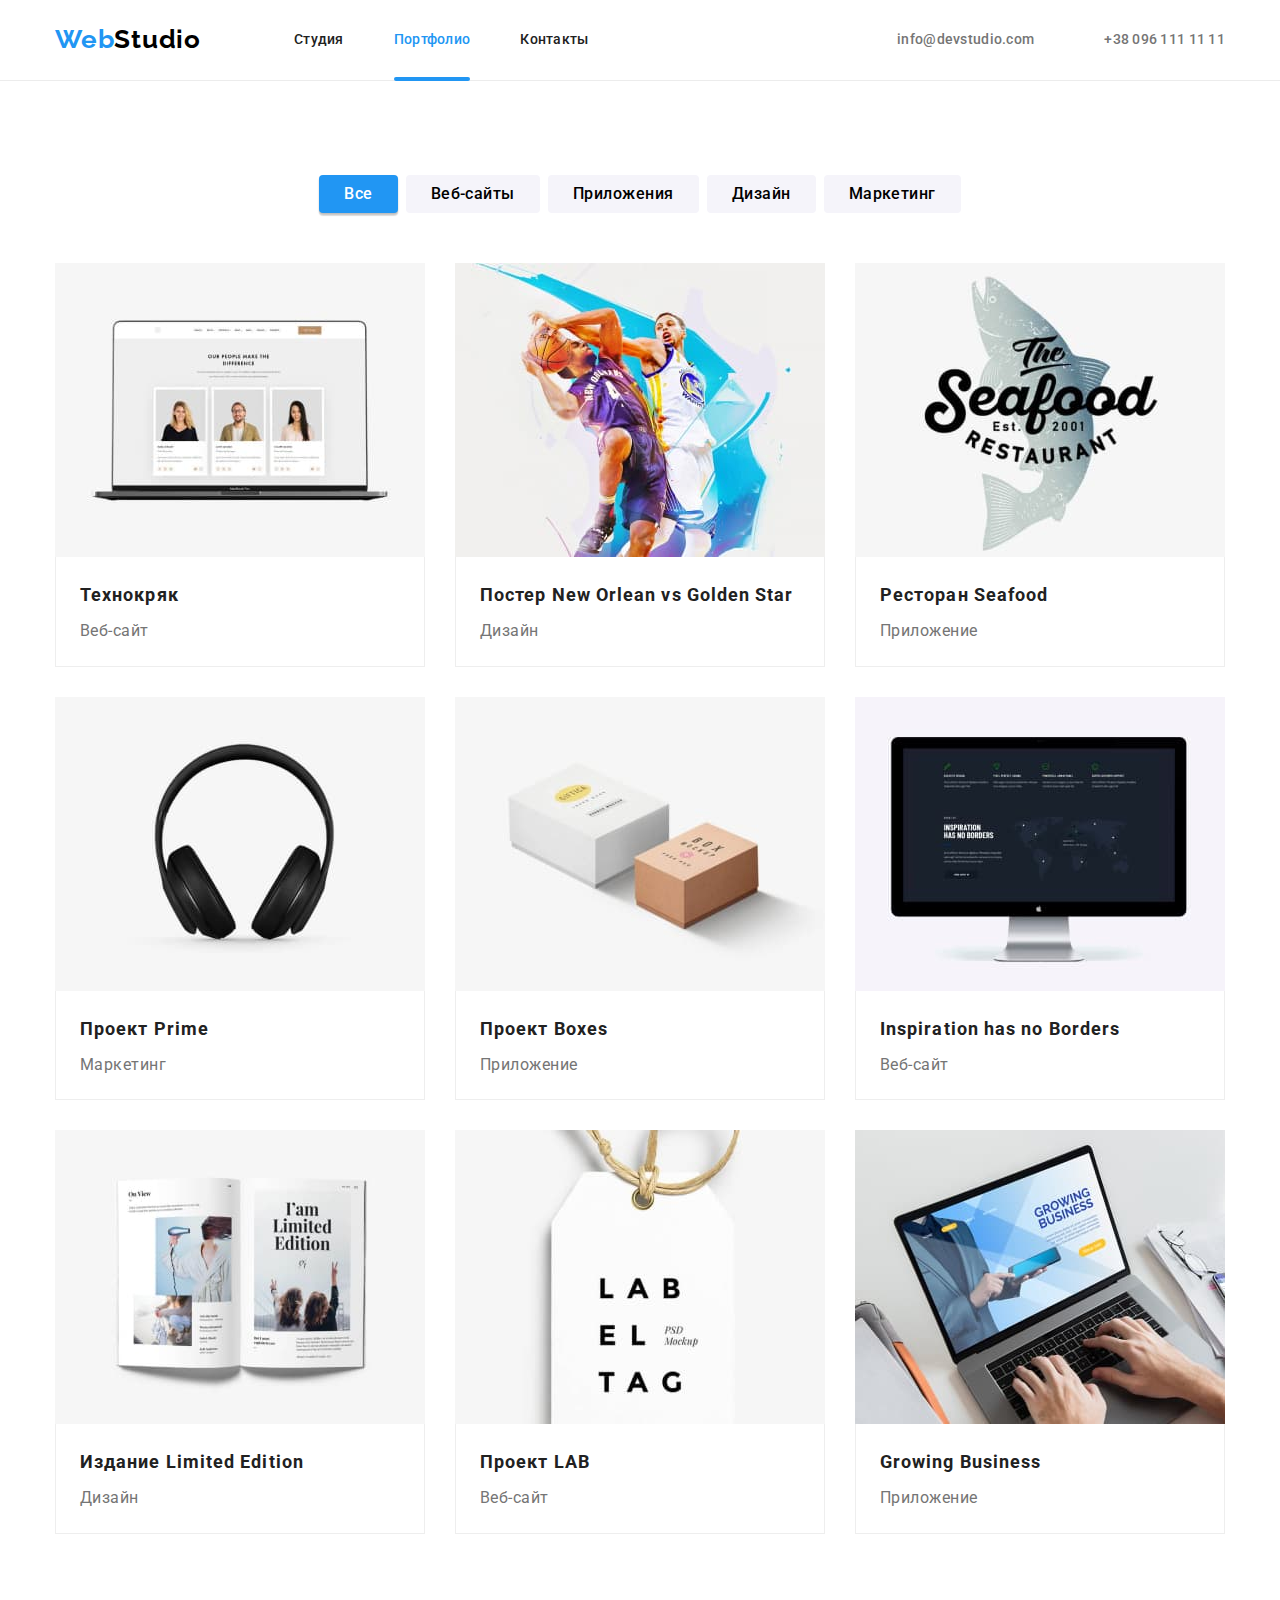
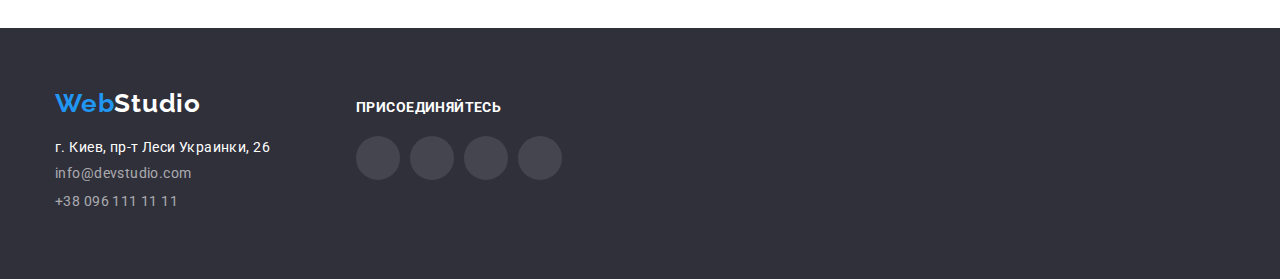
==== portfolio.html @ 8fb22352 "test" ====
<!DOCTYPE html>
<html lang="ru">
  <head>
    <meta charset="UTF-8" />
    <meta http-equiv="X-UA-Compatible" content="IE=edge" />
    <meta name="viewport" content="width=device-width, initial-scale=1.0" />
    <title>Document</title>
    <link rel="preconnect" href="https://fonts.googleapis.com" />
    <link rel="preconnect" href="https://fonts.gstatic.com" crossorigin />
    <link
      href="https://fonts.googleapis.com/css2?family=Raleway:wght@700&family=Roboto:wght@400;500;700;900&display=swap"
      rel="stylesheet"
    />
    <link
      rel="stylesheet"
      href="https://cdnjs.cloudflare.com/ajax/libs/modern-normalize/1.1.0/modern-normalize.min.css"
    />
    <link rel="stylesheet" href="./css/style.css" />
  </head>
  <body>
    <!-- Хедер -->
    <header class="page-header">
      <div class="container header">
        <nav class="header-nav">
          <a href="./index.html" class="header-logo"> Web<span class="logo-black">Studio</span> </a>
          <ul class="header-list">
            <li class="header-item"><a href="./index.html" class="header-link">Студия</a></li>
            <li class="header-item">
              <a href="./portfolio.html" class="header-link current-page">Портфолио</a>
            </li>
            <li class="header-item"><a href="" class="header-link">Контакты</a></li>
          </ul>
        </nav>

        <ul class="contact-list">
          <li class="contact-item">
            <a href="mailto:info@devstudio.com" class="contact-link mail">
              <svg class="contact-icon" width="16" height="12">
                <use href="./svg/sprite-ws.svg#icon-header-envelope"></use>
              </svg>
              info@devstudio.com</a
            >
          </li>
          <li class="contact-item">
            <a href="tel:+380961111111" class="contact-link">
              <svg class="contact-icon" width="10" height="16">
                <use href="./svg/sprite-ws.svg#icon-header-smartphone"></use>
              </svg>

              +38 096 111 11 11
            </a>
          </li>
        </ul>
      </div>
    </header>

    <!-- Основной блок -->
    <main>
      <section class="example-section">
        <div class="container">
          <h1 hidden>Портфолио</h1>
          <!-- filter -->
          <ul class="btn-list">
            <li class="btn-item">
              <button class="button btn-text current-button">Все</button>
            </li>
            <li class="btn-item">
              <button class="button btn-text">Веб-сайты</button>
            </li>
            <li class="btn-item">
              <button class="button btn-text">Приложения</button>
            </li>
            <li class="btn-item">
              <button class="button btn-text">Дизайн</button>
            </li>
            <li class="btn-item">
              <button class="button btn-text">Маркетинг</button>
            </li>
          </ul>

          <!-- category -->
          <ul class="example-list">
            <li class="example-item">
              <a href="" class="example-link">
                <div class="example-overlay">
                  <img
                    src="./images/portfolio-01-techno.jpeg"
                    alt="ноутбук с открытым сайтом"
                    width="370"
                    class="example-img"
                  />
                  <p class="example-overlay-txt">
                    Ресурс предлагает комплексные предложения с разным уровнем функционала и
                    сервисов. Все это позволит посетителю получить исчерпывающие сведения o компании
                    или частном лице.
                  </p>
                </div>
                <div class="example-wrapper">
                  <h2 class="example-title">Технокряк</h2>
                  <p class="example-text">Веб-сайт</p>
                </div>
              </a>
            </li>
            <li class="example-item">
              <a href="" class="example-link">
                <div class="example-overlay">
                  <img
                    src="./images/portfolio-02-poster.jpeg"
                    alt="ноутбук с открытым сайтом"
                    width="370"
                    class="example-img"
                  />
                  <p class="example-overlay-txt">
                    Ресурс предлагает комплексные предложения с разным уровнем функционала и
                    сервисов. Все это позволит посетителю получить исчерпывающие сведения o компании
                    или частном лице.
                  </p>
                </div>
                <div class="example-wrapper">
                  <h2 class="example-title">
                    Постер <span lang="en">New Orlean vs Golden Star</span>
                  </h2>
                  <p class="example-text">Дизайн</p>
                </div>
              </a>
            </li>
            <li class="example-item">
              <a href="" class="example-link">
                <div class="example-overlay">
                  <img
                    src="./images/portfolio-03-seafood.jpeg"
                    alt="ноутбук с открытым сайтом"
                    width="370"
                    class="example-img"
                  />
                  <p class="example-overlay-txt">
                    Ресурс предлагает комплексные предложения с разным уровнем функционала и
                    сервисов. Все это позволит посетителю получить исчерпывающие сведения o компании
                    или частном лице.
                  </p>
                </div>
                <div class="example-wrapper">
                  <h2 class="example-title">Ресторан <span lang="en">Seafood</span></h2>
                  <p class="example-text">Приложение</p>
                </div>
              </a>
            </li>
            <li class="example-item">
              <a href="" class="example-link">
                <div class="example-overlay">
                  <img
                    src="./images/portfolio-04-prime.jpeg"
                    alt="ноутбук с открытым сайтом"
                    width="370"
                    class="example-img"
                  />
                  <p class="example-overlay-txt">
                    Ресурс предлагает комплексные предложения с разным уровнем функционала и
                    сервисов. Все это позволит посетителю получить исчерпывающие сведения o компании
                    или частном лице.
                  </p>
                </div>
                <div class="example-wrapper">
                  <h2 class="example-title">Проект <span lang="en">Prime</span></h2>
                  <p class="example-text">Маркетинг</p>
                </div>
              </a>
            </li>
            <li class="example-item">
              <a href="" class="example-link">
                <div class="example-overlay">
                  <img
                    src="./images/portfolio-05-boxes.jpeg"
                    alt="ноутбук с открытым сайтом"
                    width="370"
                    class="example-img"
                  />
                  <p class="example-overlay-txt">
                    Ресурс предлагает комплексные предложения с разным уровнем функционала и
                    сервисов. Все это позволит посетителю получить исчерпывающие сведения o компании
                    или частном лице.
                  </p>
                </div>
                <div class="example-wrapper">
                  <h2 class="example-title">Проект <span lang="en">Boxes</span></h2>
                  <p class="example-text">Приложение</p>
                </div>
              </a>
            </li>
            <li class="example-item">
              <a href="" class="example-link">
                <div class="example-overlay">
                  <img
                    src="./images/portfolio-06-borders.jpeg"
                    alt="ноутбук с открытым сайтом"
                    width="370"
                    class="example-img"
                  />
                  <p class="example-overlay-txt">
                    Ресурс предлагает комплексные предложения с разным уровнем функционала и
                    сервисов. Все это позволит посетителю получить исчерпывающие сведения o компании
                    или частном лице.
                  </p>
                </div>
                <div class="example-wrapper">
                  <h2 class="example-title"><span lang="en">Inspiration has no Borders</span></h2>
                  <p class="example-text">Веб-сайт</p>
                </div>
              </a>
            </li>
            <li class="example-item">
              <a href="" class="example-link">
                <div class="example-overlay">
                  <img
                    src="./images/portfolio-07-limited.jpeg"
                    alt="ноутбук с открытым сайтом"
                    width="370"
                    class="example-img"
                  />
                  <p class="example-overlay-txt">
                    Ресурс предлагает комплексные предложения с разным уровнем функционала и
                    сервисов. Все это позволит посетителю получить исчерпывающие сведения o компании
                    или частном лице.
                  </p>
                </div>
                <div class="example-wrapper">
                  <h2 class="example-title">Издание <span lang="en">Limited Edition</span></h2>
                  <p class="example-text">Дизайн</p>
                </div>
              </a>
            </li>
            <li class="example-item">
              <a href="" class="example-link">
                <div class="example-overlay">
                  <img
                    src="./images/portfolio-08-lab.jpeg"
                    alt="ноутбук с открытым сайтом"
                    width="370"
                    class="example-img"
                  />
                  <p class="example-overlay-txt">
                    Ресурс предлагает комплексные предложения с разным уровнем функционала и
                    сервисов. Все это позволит посетителю получить исчерпывающие сведения o компании
                    или частном лице.
                  </p>
                </div>
                <div class="example-wrapper">
                  <h2 class="example-title">Проект <span lang="en">LAB</span></h2>
                  <p class="example-text">Веб-сайт</p>
                </div>
              </a>
            </li>
            <li class="example-item">
              <a href="" class="example-link">
                <div class="example-overlay">
                  <img
                    src="./images/portfolio-09-growing.jpeg"
                    alt="ноутбук с открытым сайтом"
                    width="370"
                    class="example-img"
                  />
                  <p class="example-overlay-txt">
                    Ресурс предлагает комплексные предложения с разным уровнем функционала и
                    сервисов. Все это позволит посетителю получить исчерпывающие сведения o компании
                    или частном лице.
                  </p>
                </div>
                <div class="example-wrapper">
                  <h2 class="example-title"><span lang="en">Growing Business</span></h2>
                  <p class="example-text">Приложение</p>
                </div>
              </a>
            </li>
          </ul>
        </div>
      </section>
    </main>

    <!-- Футер -->
    <footer class="footer">
      <div class="container footer-container">
        <div class="footer-contacts">
          <a href="" class="footer-logo">Web<span class="logo-white">Studio</span></a>
          <address class="footer-addres">г. Киев, пр-т Леси Украинки, 26</address>
          <ul class="footer-list">
            <li class="footer-item">
              <a href="mailto:info@devstudio.com" class="footer-link">info@devstudio.com</a>
            </li>
            <li class="footer-item">
              <a href="tel:+380961111111" class="footer-link">+38 096 111 11 11</a>
            </li>
          </ul>
        </div>
        <div class="footer-social">
          <p class="footer-txt">Присоединяйтесь</p>
          <ul class="footer-social-list">
            <li class="footer-social-item">
              <a href="" class="footer-social-link">
                <svg class="footer-social-icon" width="20" height="20">
                  <use href="./svg/sprite-ws.svg#icon-instagram"></use>
                </svg>
              </a>
            </li>

            <li class="footer-social-item">
              <a href="" class="footer-social-link">
                <svg class="footer-social-icon" width="20" height="20">
                  <use href="./svg/sprite-ws.svg#icon-twitter"></use>
                </svg>
              </a>
            </li>
            <li class="footer-social-item">
              <a href="" class="footer-social-link">
                <svg class="footer-social-icon" width="20" height="20">
                  <use href="./svg/sprite-ws.svg#icon-facebook"></use>
                </svg>
              </a>
            </li>
            <li class="footer-social-item">
              <a href="" class="footer-social-link">
                <svg class="footer-social-icon" width="20" height="20">
                  <use href="./svg/sprite-ws.svg#icon-linkedin"></use>
                </svg>
              </a>
            </li>
          </ul>
        </div>
      </div>
    </footer>
  </body>
</html>
---- css/style.css ----
:root {
  --primary-text-color: #757575;
  --title-text-color: #212121;
  --accent-color: #2196f3;
  --icon-color: #afb1b8;
  --secondary-bg-color: #f5f4fa;
}

body {
  background-color: #fff;
  color: #757575;
  font-family: roboto, sans-serif;
}

h1,
h2,
h3,
p,
ul {
  padding: 0;
  margin: 0;
}

img {
  display: block;
}

ul {
  list-style: none;
}

a {
  text-decoration: none;
}

.container {
  width: 1200px;
  padding-left: 15px;
  padding-right: 15px;
  margin-left: auto;
  margin-right: auto;
}

.container.header {
  display: flex;
  align-items: center;
}

.section {
  padding: 94px 0;
}

/* Хедер */
/* Хедер. Лого */

.page-header {
  border-bottom: solid #ececec 1px;
}

.header-nav {
  display: flex;
}

.header-logo {
  display: block;
  padding-top: 24px;
  padding-bottom: 25px;
  margin-right: 93px;

  color: var(--accent-color);
  font-family: Raleway, sans-serif;
  font-weight: 700;
  font-size: 26px;
  line-height: 1.2;
  letter-spacing: 0.03em;
}

.logo-black {
  color: black;
}

/* Хедер. Навигация */

.header-list {
  display: flex;
}

.header-item:not(:last-child) {
  margin-right: 50px;
}

.header-link.current-page {
  position: relative;

  color: var(--accent-color);
  font-weight: 500;
  font-size: 14px;
  line-height: 1.14;
  letter-spacing: 0.02em;
}

.current-page::after {
  content: '';

  position: absolute;
  display: block;
  bottom: -1px;

  background-color: var(--accent-color);
  width: 100%;
  height: 4px;
  border-radius: 5px;
}

.header-link {
  display: block;
  padding-top: 32px;
  padding-bottom: 32px;

  color: var(--title-text-color);
  font-weight: 500;
  font-size: 14px;
  line-height: 1.14;
  letter-spacing: 0.02em;

  transition: color 250ms cubic-bezier(0.4, 0, 0.2, 1);
}

.header-link:hover,
.header-link:focus {
  color: var(--accent-color);
}

.contact-list {
  display: flex;
  margin-left: auto;
}

.contact-item:not(:last-child) {
  margin-right: 50px;
}

.contact-link {
  display: flex;
  align-items: center;
  justify-content: center;
  padding-top: 32px;
  padding-bottom: 32px;

  color: var(--primary-text-color);
  font-weight: 500;
  font-size: 14px;
  line-height: 1.14;
  letter-spacing: 0.02em;

  transition: color 250ms cubic-bezier(0.4, 0, 0.2, 1);
}

.contact-icon {
  margin-right: 10px;
  fill: currentColor;
}

.contact-link:hover,
.contact-link:focus {
  color: var(--accent-color);
}

/* Герой */

.hero-section {
  padding: 200px 0px;
  text-align: center;
}

.hero-section.overlay {
  height: 600px;
  max-width: 1600px;
  margin-left: auto;
  margin-right: auto;

  background-image: linear-gradient(rgba(47, 48, 58, 0.4), rgba(47, 48, 58, 0.4)),
    url('../images/hero-bg.jpeg');
  background-color: #2f303a;
  background-repeat: no-repeat;
  background-size: cover;
  background-position: center;
}

.hero-title {
  margin-bottom: 30px;
  margin-left: auto;
  margin-right: auto;
  max-width: 695px;

  color: #fff;
  font-weight: 900;
  font-size: 44px;
  line-height: 1.3;
  text-align: center;
  letter-spacing: 0.06em;
  text-transform: uppercase;
}

.hero-button {
  display: inline-block;
  border-radius: 4px;
  padding: 10px 32px;
  min-width: 200px;
  border: none;

  cursor: pointer;
  background-color: var(--accent-color);

  color: #fff;
  font-weight: 700;
  font-size: 16px;
  line-height: 1.8;
  text-align: center;

  transition: background-color 250ms cubic-bezier(0.4, 0, 0.2, 1);
}

.hero-button:hover,
.hero-button:focus {
  background-color: #188ce8;
}

/* Основной блок */
/* Преимущества */

.advantage-section {
  padding-bottom: 0;
}

.advantage-list {
  display: flex;
}

.advantage-item:not(:last-child) {
  margin-right: 30px;
}

.advantage-wrap-icon {
  display: flex;
  align-items: center;
  justify-content: center;
  margin-bottom: 30px;

  width: 270px;
  height: 120px;
  border-radius: 4px;

  background-color: var(--secondary-bg-color);
}

.advantage-subtitle {
  margin-bottom: 10px;

  color: var(--title-text-color);
  font-weight: 700;
  font-size: 14px;
  line-height: 1.14;
  letter-spacing: 0.03em;
  text-transform: uppercase;
}

.advantage-text {
  max-width: 270px;
  font-size: 14px;
  line-height: 1.7;
  letter-spacing: 0.03em;
}

/* Чем мы занимаемся */

.work-title {
  margin-bottom: 50px;

  color: var(--title-text-color);
  font-weight: 700;
  font-size: 36px;
  line-height: 1.16;
  letter-spacing: 0.03em;
  text-align: center;
}

.work-list {
  display: flex;
}

.work-item:not(:last-child) {
  margin-right: 30px;
}

.work-wrap {
  position: relative;
}

.work-txt {
  position: absolute;
  bottom: 0;
  margin: 0;
  width: 100%;
  padding: 27px 82px;

  color: #fff;
  font-family: 'Roboto';
  font-weight: 700;
  font-size: 14px;
  line-height: 1.14;
  text-align: center;
  letter-spacing: 0.03em;
  text-transform: uppercase;

  background: rgba(47, 48, 58, 0.8);
}

/* Наша команда */

.team-section {
  background-color: var(--secondary-bg-color);
}

.team-title {
  margin-bottom: 50px;

  color: var(--title-text-color);
  font-weight: 700;
  font-size: 36px;
  line-height: 1.16;
  letter-spacing: 0.03em;
  text-align: center;
}

.team-list {
  display: flex;
}

.team-item {
  border-radius: 0px 0px 4px 4px;
  background-color: #fff;
  box-shadow: 0px 1px 3px rgba(0, 0, 0, 0.12), 0px 1px 1px rgba(0, 0, 0, 0.14),
    0px 2px 1px rgba(0, 0, 0, 0.2);
}

.team-item:not(:last-child) {
  margin-right: 30px;
}

.team-wrapper {
  padding: 30px 10px;
}

.team-subtitle {
  margin-bottom: 10px;

  color: var(--title-text-color);
  font-weight: 500;
  font-size: 16px;
  line-height: 1.18;
  letter-spacing: 0.03em;
  text-align: center;
}

.team-text {
  margin-bottom: 16px;

  font-weight: 500;
  font-size: 16px;
  line-height: 1.18;
  letter-spacing: 0.03em;
  text-align: center;
}

.team-social-list {
  display: flex;
  align-items: center;
  justify-content: center;
  margin: auto;
}

.team-social-item {
  margin-left: 10px;

  width: 44px;
  height: 44px;
}

.team-social-item:first-child {
  margin-left: 0;
}

.team-social-link {
  display: flex;
  align-items: center;
  justify-content: center;

  width: 44px;
  height: 44px;
  border-radius: 50px;

  transition: background-color 250ms cubic-bezier(0.4, 0, 0.2, 1);
}

.team-social-icon {
  fill: var(--icon-color);

  transition: fill 250ms cubic-bezier(0.4, 0, 0.2, 1);
}

.team-social-link:hover,
.team-social-link:focus {
  background-color: var(--accent-color);
}

.team-social-link:hover .team-social-icon,
.team-social-link:focus .team-social-icon {
  fill: #fff;
}

/* Клиенты */

.client-title {
  margin-bottom: 50px;

  color: var(--title-text-color);
  font-weight: 700;
  font-size: 36px;
  line-height: 1.16;
  letter-spacing: 0.03em;
  text-align: center;
}

.client-list {
  display: flex;
  align-items: center;
  justify-content: center;
  margin: -15px;
}

.client-item {
  margin: 15px;
}

.client-link {
  display: flex;
  align-items: center;
  justify-content: center;

  width: 170px;
  height: 92px;
  border: 1px solid var(--icon-color);
  border-radius: 4px;

  transition: border 250ms cubic-bezier(0.4, 0, 0.2, 1);
}

.client-icon {
  fill: var(--icon-color);

  transition: fill 250ms cubic-bezier(0.4, 0, 0.2, 1);
}

.client-link:hover,
.client-link:focus {
  border: 1px solid var(--accent-color);
}

.client-link:hover .client-icon,
.client-link:focus .client-icon {
  fill: var(--accent-color);
}

/* Футер */

.footer {
  display: flex;
  padding: 60px 0px;

  background-color: #2f303a;
}

.footer-container {
  display: flex;
  align-items: baseline;
}

.footer-logo {
  display: inline-block;
  margin-bottom: 20px;

  color: var(--accent-color);
  font-family: Raleway, sans-serif;
  font-weight: 700;
  font-size: 26px;
  line-height: 1.19;
  letter-spacing: 0.03em;
}

.logo-white {
  color: #fff;
}

.footer-addres {
  margin-bottom: 9px;
  width: 231px;

  color: #fff;
  font-style: normal;
  font-size: 14px;
  line-height: 1.17;
  letter-spacing: 0.03em;
}

.footer-item {
  margin-bottom: 9px;
}

.footer-link {
  color: rgba(255, 255, 255, 0.6);
  font-size: 14px;
  line-height: 1.17;
  letter-spacing: 0.03em;

  transition: color 250ms cubic-bezier(0.4, 0, 0.2, 1);
}

.footer-link:hover,
.footer-link:focus {
  color: var(--accent-color);
}

/* Футер. Соцсети */

.footer-social {
  margin-left: 70px;
}

.footer-txt {
  display: block;
  margin-bottom: 20px;
  height: 16px;

  font-family: 'Roboto';
  font-weight: 700;
  font-size: 14px;
  line-height: 1.14;
  letter-spacing: 0.03em;
  text-transform: uppercase;

  color: #fff;
}

.footer-social-list {
  display: flex;
  align-items: center;
  justify-content: center;
}

.footer-social-item {
  display: block;
  margin-left: 10px;

  width: 44px;
  height: 44px;
}

.footer-social-item:first-child {
  margin-left: 0;
}

.footer-social-link {
  display: flex;
  align-items: center;
  justify-content: center;

  border-radius: 50%;
  width: 44px;
  height: 44px;
  background-color: rgba(255, 255, 255, 0.1);

  transition: background-color 250ms cubic-bezier(0.4, 0, 0.2, 1);
}

.footer-social-link:hover,
.footer-social-link:focus {
  background-color: var(--accent-color);
}

.footer-social-icon {
  fill: #fff;
}

/* ./portfolio.html */
/* Портфолио */

.example-section {
  padding: 94px 0px;
}

.btn-list {
  display: flex;
  margin-bottom: 50px;
  justify-content: center;
}

.btn-item:not(:last-child) {
  margin-right: 8px;
}

.button {
  display: inline-block;
  border-radius: 4px;
  padding: 6px 25px;
  border: none;

  background-color: var(--secondary-bg-color);
  cursor: pointer;
  font-weight: 500;
  font-size: 16px;
  line-height: 1.6;
  text-align: center;
  letter-spacing: 0.03em;

  transition: background-color 250ms cubic-bezier(0.4, 0, 0.2, 1),
    color 250ms cubic-bezier(0.4, 0, 0.2, 1), box-shadow 250ms cubic-bezier(0.4, 0, 0.2, 1);
}

.button.btn-text.current-button {
  border: none;

  background-color: var(--accent-color);
  color: #fff;
  box-shadow: 0px 3px 1px rgba(0, 0, 0, 0.1), 0px 1px 2px rgba(0, 0, 0, 0.08),
    0px 2px 2px rgba(0, 0, 0, 0.12);
}

.button:hover,
.button:focus {
  box-shadow: 0px 3px 1px rgba(0, 0, 0, 0.1), 0px 1px 2px rgba(0, 0, 0, 0.08),
    0px 2px 2px rgba(0, 0, 0, 0.12);

  background-color: var(--accent-color);
  color: #fff;
}

.example-list {
  display: flex;
  flex-wrap: wrap;
}

.example-item {
  margin-right: 30px;
  margin-bottom: 30px;
  width: 370px;
}

.example-item:nth-child(3n + 3) {
  margin-right: 0;
}

.example-item:nth-last-child(-n + 3) {
  margin-bottom: 0;
}

.example-link {
  display: block;

  transition: box-shadow 250ms cubic-bezier(0.4, 0, 0.2, 1);
}

.example-link:hover,
.example-link:focus {
  box-shadow: 0px 1px 1px rgba(0, 0, 0, 0.12), 0px 4px 4px rgba(0, 0, 0, 0.06),
    1px 4px 6px rgba(0, 0, 0, 0.16);
}

.example-wrapper {
  margin-top: 0;
  padding: 20px 24px;
  border: 1px solid #eeeeee;
  border-top: none;
}

.example-title {
  color: var(--title-text-color);
  font-weight: 700;
  font-size: 18px;
  line-height: 2;
  letter-spacing: 0.06em;
}

.example-text {
  margin-top: 4px;

  color: var(--primary-text-color);
  font-size: 16px;
  line-height: 1.8;
  letter-spacing: 0.03em;
}

.example-overlay {
  position: relative;
  overflow: hidden;
}

.example-overlay-txt {
  position: absolute;
  top: 0;
  height: 100%;
  padding: 24px 63px;

  font-family: 'Roboto';
  font-weight: 400;
  font-size: 18px;
  line-height: 1.5;
  letter-spacing: 0.03em;
  color: #fff;
  background-color: rgba(33, 150, 243, 0.9);

  transform: translateY(100%);
  transition: transform 250ms cubic-bezier(0.4, 0, 0.2, 1);
}

.example-link:hover .example-overlay-txt,
.example-link:focus .example-overlay-txt {
  transform: translateY(0);
}

/* Модальное окно */

.backdrop {
  position: fixed;
  top: 0;
  left: 0;

  width: 100%;
  height: 100%;

  background-color: rgba(0, 0, 0, 0.2);
  opacity: 1;

  transition: opacity 250ms cubic-bezier(0.4, 0, 0.2, 1),
    visibility 250ms cubic-bezier(0.4, 0, 0.2, 1);
}

.is-hidden {
  visibility: hidden;
  opacity: 0;
  pointer-events: none;
}

.backdrop.is-hidden .modal {
  transform: translate(-50%, -50%) scale(0.3);
}

.modal {
  position: absolute;
  top: 50%;
  left: 50%;

  min-width: 528px;
  min-height: 581px;

  background-color: #fff;
  box-shadow: 0px 1px 3px rgba(0, 0, 0, 0.12), 0px 1px 1px rgba(0, 0, 0, 0.14),
    0px 2px 1px rgba(0, 0, 0, 0.2);
  border-radius: 4px;

  transform: translate(-50%, -50%) scale(1);
  transition: transform 250ms cubic-bezier(0.4, 0, 0.2, 1);
}

.modal-btn {
  position: absolute;
  right: 8px;
  top: 8px;

  display: flex;
  align-items: center;
  justify-content: center;
  cursor: pointer;

  width: 30px;
  height: 30px;
  border-radius: 50px;
  border: 1px solid rgba(0, 0, 0, 0.1);

  background: #fff;
}
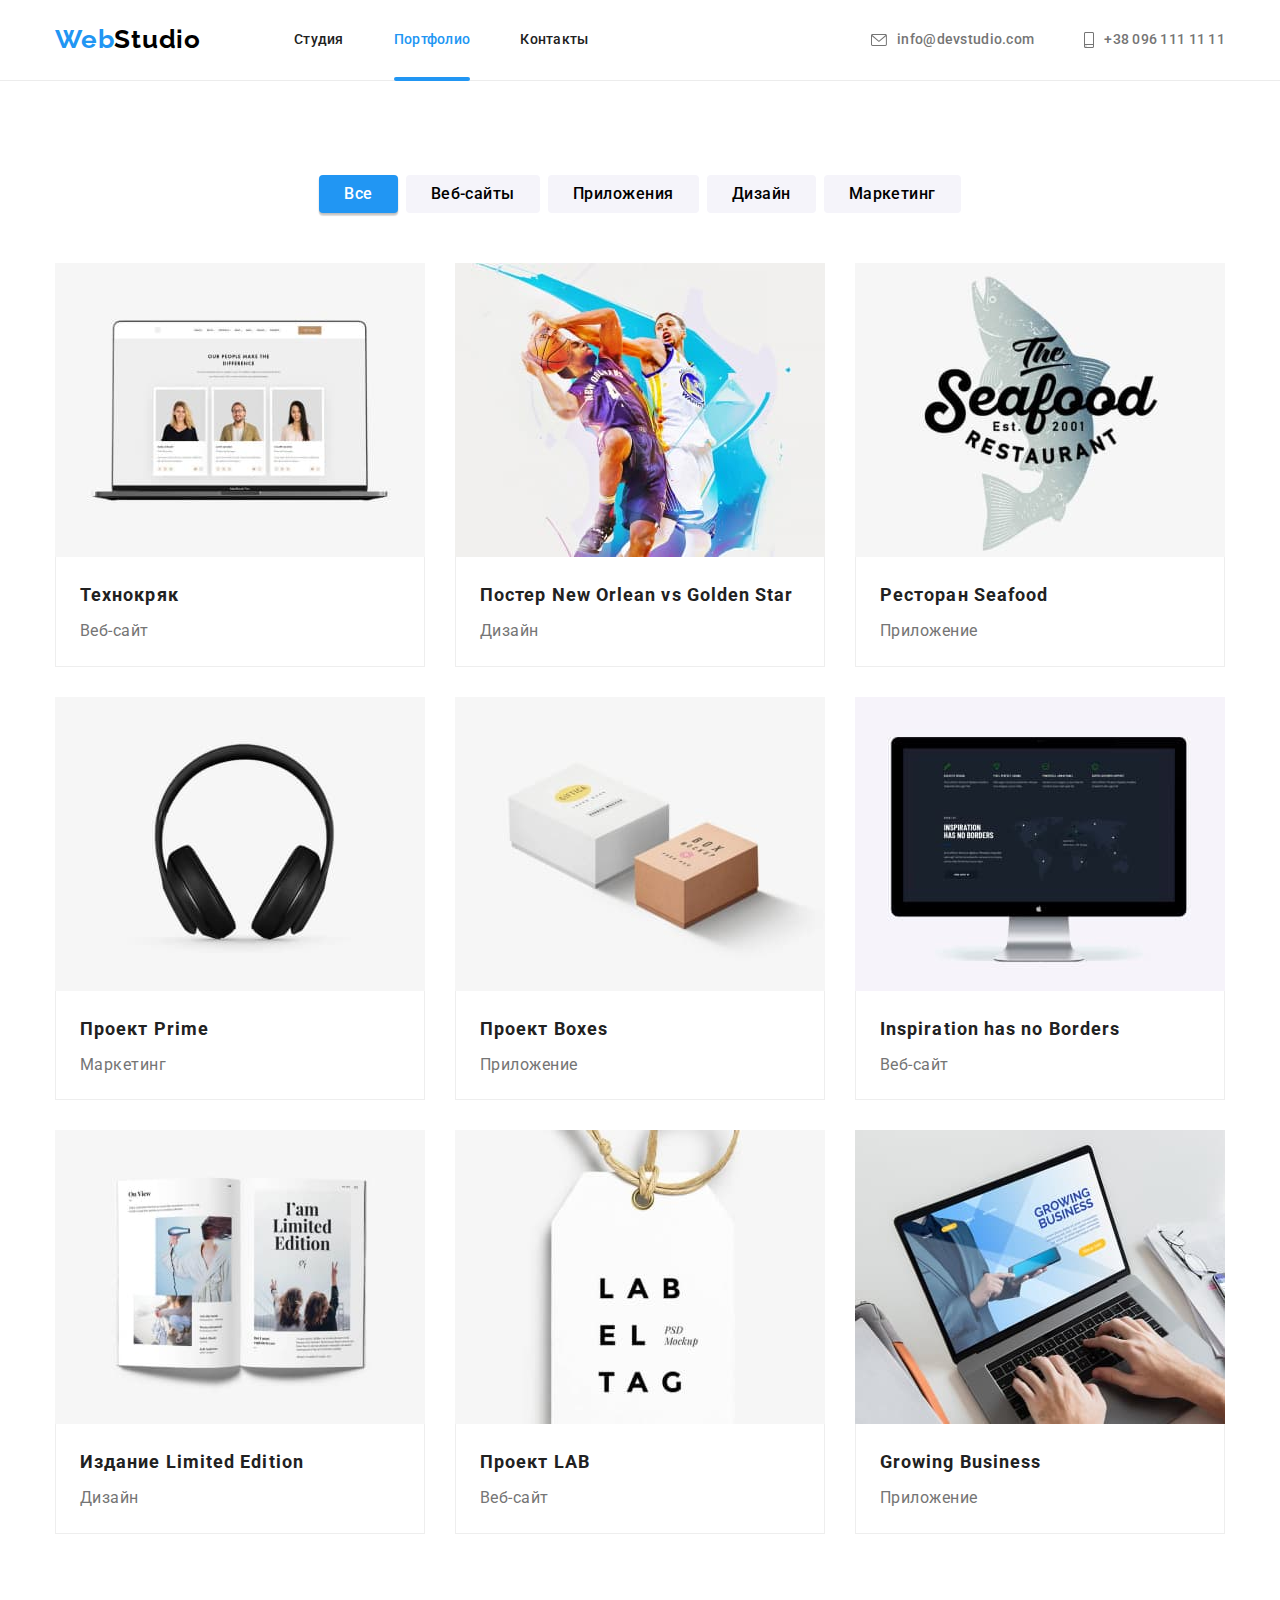
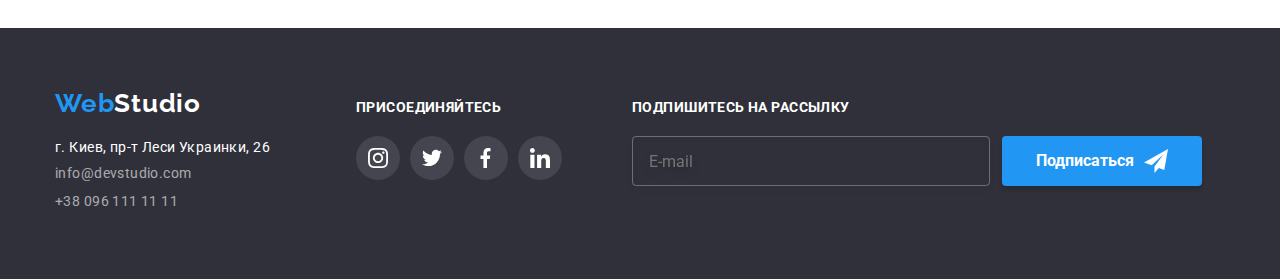
==== commit 5e29ede1: "add modal form (test)" ====
--- a/portfolio.html
+++ b/portfolio.html
@@ -301,7 +301,6 @@
                 </svg>
               </a>
             </li>
-
             <li class="footer-social-item">
               <a href="" class="footer-social-link">
                 <svg class="footer-social-icon" width="20" height="20">
@@ -325,6 +324,22 @@
             </li>
           </ul>
         </div>
+        <div class="footer-field">
+          <p class="footer-txt">Подпишитесь на рассылку</p>
+          <div class="fotter-form-wrap">
+            <form class="footer-form">
+              <lable class="footer-lable">
+                <input type="email" name="email" placeholder="E-mail" class="footer-input" />
+              </lable>
+            </form>
+            <button type="submit" class="footer-button">
+              Подписаться
+              <svg class="footer-icon-send" width="24" height="24">
+                <use href="./svg/sprite-ws.svg#icon-send"></use>
+              </svg>
+            </button>
+          </div>
+        </div>
       </div>
     </footer>
   </body>
--- a/css/style.css
+++ b/css/style.css
@@ -592,6 +592,64 @@
   fill: #fff;
 }
 
+/* Футер. Форма */
+
+.footer-field {
+  margin-left: 70px;
+}
+
+.fotter-form-wrap {
+  display: flex;
+}
+
+.footer-form {
+  display: inline;
+}
+
+.footer-input {
+  padding: 15px 16px;
+  width: 358px;
+  height: 50px;
+
+  border: 1px solid rgba(255, 255, 255, 0.3);
+  filter: drop-shadow(0px 4px 4px rgba(0, 0, 0, 0.15));
+  border-radius: 4px;
+  background-color: transparent;
+
+  font-family: 'Roboto';
+  font-weight: 400;
+  font-size: 16px;
+  line-height: 1.4;
+  color: rgba(255, 255, 255, 0.6);
+}
+
+.footer-button {
+  display: flex;
+  align-items: center;
+  justify-content: center;
+  margin-left: 12px;
+
+  width: 200px;
+  height: 50px;
+
+  font-family: 'Roboto';
+  font-weight: 700;
+  font-size: 16px;
+  line-height: 1.8;
+  color: #fff;
+
+  background-color: var(--accent-color);
+  box-shadow: 0px 4px 4px rgba(0, 0, 0, 0.15);
+  border-radius: 4px;
+  border: none;
+}
+
+.footer-icon-send {
+  fill: #fff;
+
+  margin-left: 10px;
+}
+
 /* ./portfolio.html */
 /* Портфолио */
 
@@ -759,9 +817,10 @@
   position: absolute;
   top: 50%;
   left: 50%;
-
-  min-width: 528px;
-  min-height: 581px;
+  padding: 40px;
+
+  width: 528px;
+  height: 581px;
 
   background-color: #fff;
   box-shadow: 0px 1px 3px rgba(0, 0, 0, 0.12), 0px 1px 1px rgba(0, 0, 0, 0.14),
@@ -772,7 +831,7 @@
   transition: transform 250ms cubic-bezier(0.4, 0, 0.2, 1);
 }
 
-.modal-btn {
+.modal-btn-close {
   position: absolute;
   right: 8px;
   top: 8px;
@@ -789,3 +848,31 @@
 
   background: #fff;
 }
+
+.modal-title {
+  margin-bottom: 12px;
+
+  color: var(--title-text-color);
+  font-family: 'Roboto';
+  font-weight: 700;
+  font-size: 20px;
+  line-height: 1.15;
+  text-align: center;
+  letter-spacing: 0.03em;
+}
+
+.example-form-txt {
+  margin: 25px auto;
+
+  font-family: 'Roboto';
+  font-weight: 700;
+  font-size: 20px;
+  line-height: 1.15;
+  text-align: center;
+  letter-spacing: 0.03em;
+  color: #000;
+}
+
+input {
+  width: 100%;
+}
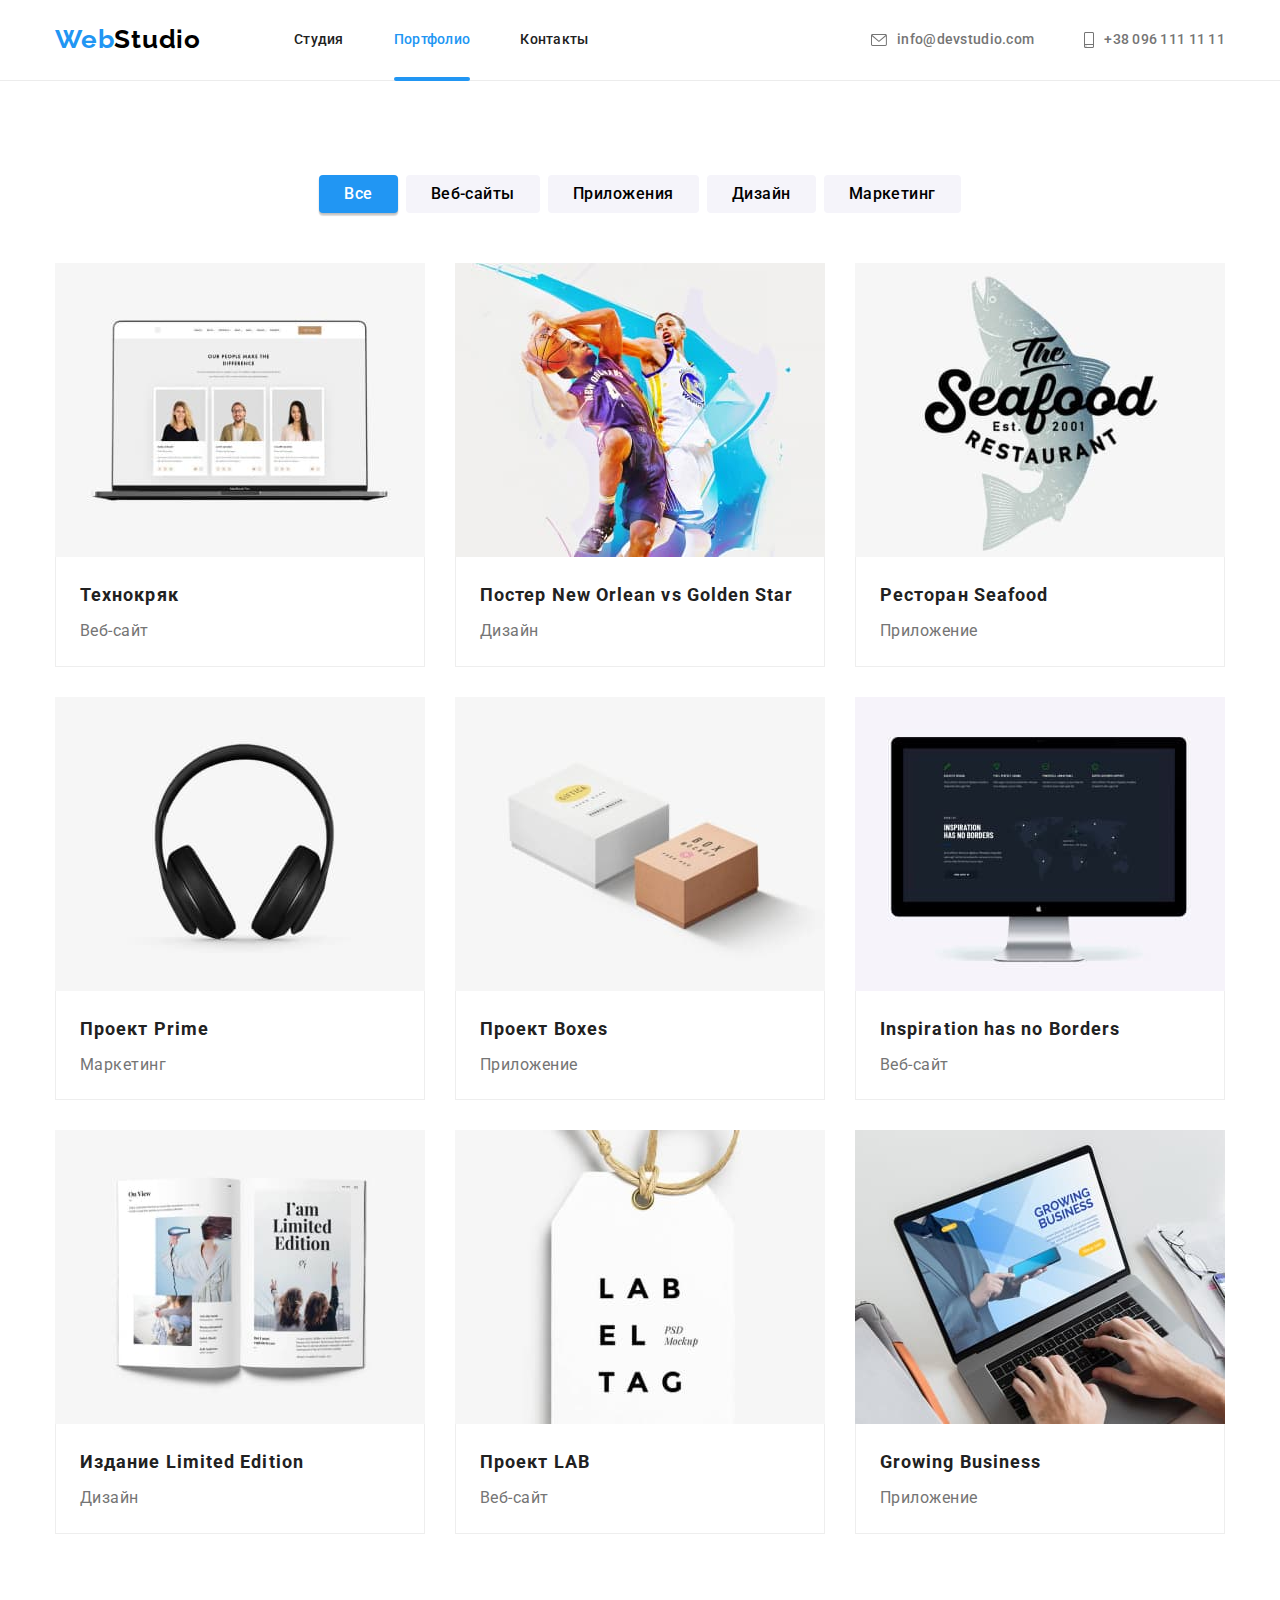
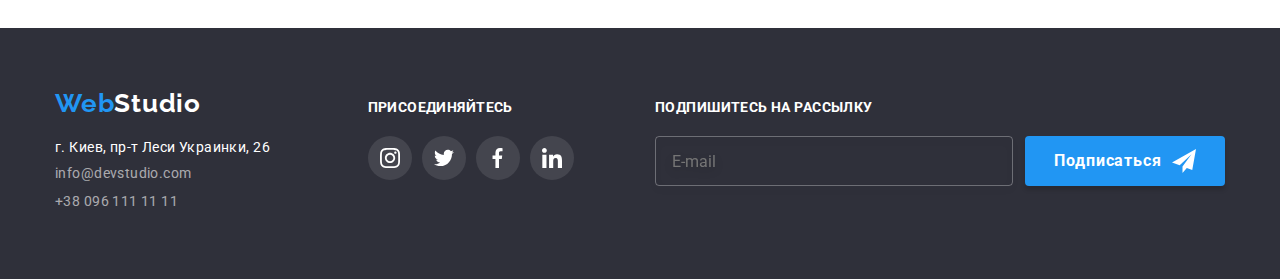
==== commit be46496a: "add forms in the footer and modal" ====
--- a/portfolio.html
+++ b/portfolio.html
@@ -331,13 +331,13 @@
               <lable class="footer-lable">
                 <input type="email" name="email" placeholder="E-mail" class="footer-input" />
               </lable>
+              <button type="submit" class="footer-button">
+                Подписаться
+                <svg class="footer-icon-send" width="24" height="24">
+                  <use href="./svg/sprite-ws.svg#icon-send"></use>
+                </svg>
+              </button>
             </form>
-            <button type="submit" class="footer-button">
-              Подписаться
-              <svg class="footer-icon-send" width="24" height="24">
-                <use href="./svg/sprite-ws.svg#icon-send"></use>
-              </svg>
-            </button>
           </div>
         </div>
       </div>
--- a/css/style.css
+++ b/css/style.css
@@ -484,6 +484,7 @@
 .footer-container {
   display: flex;
   align-items: baseline;
+  justify-content: space-between;
 }
 
 .footer-logo {
@@ -533,10 +534,6 @@
 
 /* Футер. Соцсети */
 
-.footer-social {
-  margin-left: 70px;
-}
-
 .footer-txt {
   display: block;
   margin-bottom: 20px;
@@ -594,16 +591,8 @@
 
 /* Футер. Форма */
 
-.footer-field {
-  margin-left: 70px;
-}
-
-.fotter-form-wrap {
-  display: flex;
-}
-
 .footer-form {
-  display: inline;
+  display: flex;
 }
 
 .footer-input {
@@ -615,6 +604,7 @@
   filter: drop-shadow(0px 4px 4px rgba(0, 0, 0, 0.15));
   border-radius: 4px;
   background-color: transparent;
+  outline: transparent;
 
   font-family: 'Roboto';
   font-weight: 400;
@@ -636,6 +626,7 @@
   font-weight: 700;
   font-size: 16px;
   line-height: 1.8;
+  letter-spacing: 0.06em;
   color: #fff;
 
   background-color: var(--accent-color);
@@ -645,9 +636,10 @@
 }
 
 .footer-icon-send {
+  display: inline-block;
+  margin-left: 10px;
+
   fill: #fff;
-
-  margin-left: 10px;
 }
 
 /* ./portfolio.html */
@@ -849,7 +841,18 @@
   background: #fff;
 }
 
-.modal-title {
+.modal-icon-close {
+  fill: #000;
+
+  transition: fill 250ms cubic-bezier(0.4, 0, 0.2, 1);
+}
+
+.modal-btn-close:hover .modal-icon-close,
+.modal-btn-close:focus .modal-icon-close {
+  fill: var(--accent-color);
+}
+
+.form-title {
   margin-bottom: 12px;
 
   color: var(--title-text-color);
@@ -861,18 +864,173 @@
   letter-spacing: 0.03em;
 }
 
-.example-form-txt {
-  margin: 25px auto;
-
+.form-label {
   font-family: 'Roboto';
-  font-weight: 700;
-  font-size: 20px;
-  line-height: 1.15;
-  text-align: center;
-  letter-spacing: 0.03em;
-  color: #000;
-}
-
-input {
+  font-weight: 400;
+  font-size: 12px;
+  line-height: calc(14 / 12);
+  letter-spacing: 0.01em;
+  color: var(--primary-text-color);
+}
+
+.form-input-wrap {
+  position: relative;
+  display: block;
+  margin-bottom: 10px;
+  margin-top: 4px;
+}
+
+.form-input {
+  padding-left: 40px;
   width: 100%;
-}
+  height: 40px;
+
+  background-color: transparent;
+  border: 1px solid rgba(33, 33, 33, 0.2);
+  border-radius: 4px;
+  outline: transparent;
+
+  transition: border-color 250ms cubic-bezier(0.4, 0, 0.2, 1);
+}
+
+.form-input:focus {
+  border-color: var(--accent-color);
+}
+
+.form-input:focus + .form-icon {
+  fill: var(--accent-color);
+}
+
+.form-icon {
+  position: absolute;
+  left: 12px;
+  top: 50%;
+  transform: translateY(-50%);
+
+  fill: var(--title-text-color);
+
+  transition: fill 250ms cubic-bezier(0.4, 0, 0.2, 1);
+}
+
+.form-comment {
+  margin-top: 4px;
+  padding: 12px 16px;
+  width: 100%;
+  height: 120px;
+  resize: none;
+
+  background-color: transparent;
+  border: 1px solid rgba(33, 33, 33, 0.2);
+  border-radius: 4px;
+  outline: transparent;
+
+  transition: border-color 250ms cubic-bezier(0.4, 0, 0.2, 1);
+}
+
+.form-comment:focus {
+  border-color: var(--accent-color);
+}
+
+.form-comment::placeholder {
+  font-family: 'Roboto';
+  font-weight: 400;
+  font-size: 14px;
+  line-height: calc(16 / 14);
+  letter-spacing: 0.01em;
+  color: rgba(117, 117, 117, 0.5);
+}
+
+.form-check-wrap {
+  margin-top: 20px;
+  margin-bottom: 30px;
+}
+
+.visually-hidden {
+  position: absolute;
+  width: 1px;
+  height: 1px;
+  margin: -1px;
+  border: 0;
+  padding: 0;
+
+  white-space: nowrap;
+  clip-path: inset(100%);
+  clip: rect(0 0 0 0);
+  overflow: hidden;
+}
+
+.form-label-check {
+  display: flex;
+  align-items: center;
+  justify-content: center;
+
+  font-family: 'Roboto';
+  font-weight: 400;
+  font-size: 14px;
+  line-height: calc(24 / 14);
+  letter-spacing: 0.03em;
+
+  color: var(--primary-text-color);
+}
+
+.form-label-check span {
+  display: inline-flex;
+  align-items: center;
+  justify-content: center;
+  margin-right: 7px;
+  width: 16px;
+  height: 15px;
+
+  border: 1.7px solid var(--title-text-color);
+  border-radius: 2px;
+
+  transition: backgroung-color 250ms cubic-bezier(0.4, 0, 0.2, 1);
+}
+
+.form-input-check:checked + .form-label-check span {
+  background-color: var(--accent-color);
+  border: none;
+}
+
+.form-input-check:checked + .form-label-check .icon-check {
+  fill: #fff;
+}
+
+.icon-check {
+  fill: transparent;
+
+  transition: fill 250ms cubic-bezier(0.4, 0, 0.2, 1);
+}
+
+.check-link {
+  color: var(--accent-color);
+  text-decoration: underline;
+}
+
+.form-btn-send {
+  display: block;
+  margin: 0 auto;
+  padding: 10px 55px;
+  cursor: pointer;
+
+  width: 200px;
+  height: 50px;
+
+  background-color: var(--accent-color);
+  box-shadow: 0px 4px 4px rgba(0, 0, 0, 0.15);
+  border-radius: 4px;
+  border: none;
+
+  color: #fff;
+  font-family: 'Roboto';
+  font-weight: 700;
+  font-size: 16px;
+  line-height: calc(30 / 16);
+  letter-spacing: 0.06em;
+
+  transition: background-color 250ms cubic-bezier(0.4, 0, 0.2, 1);
+}
+
+.form-btn-send:hover {
+  background-color: #188ce8;
+}
